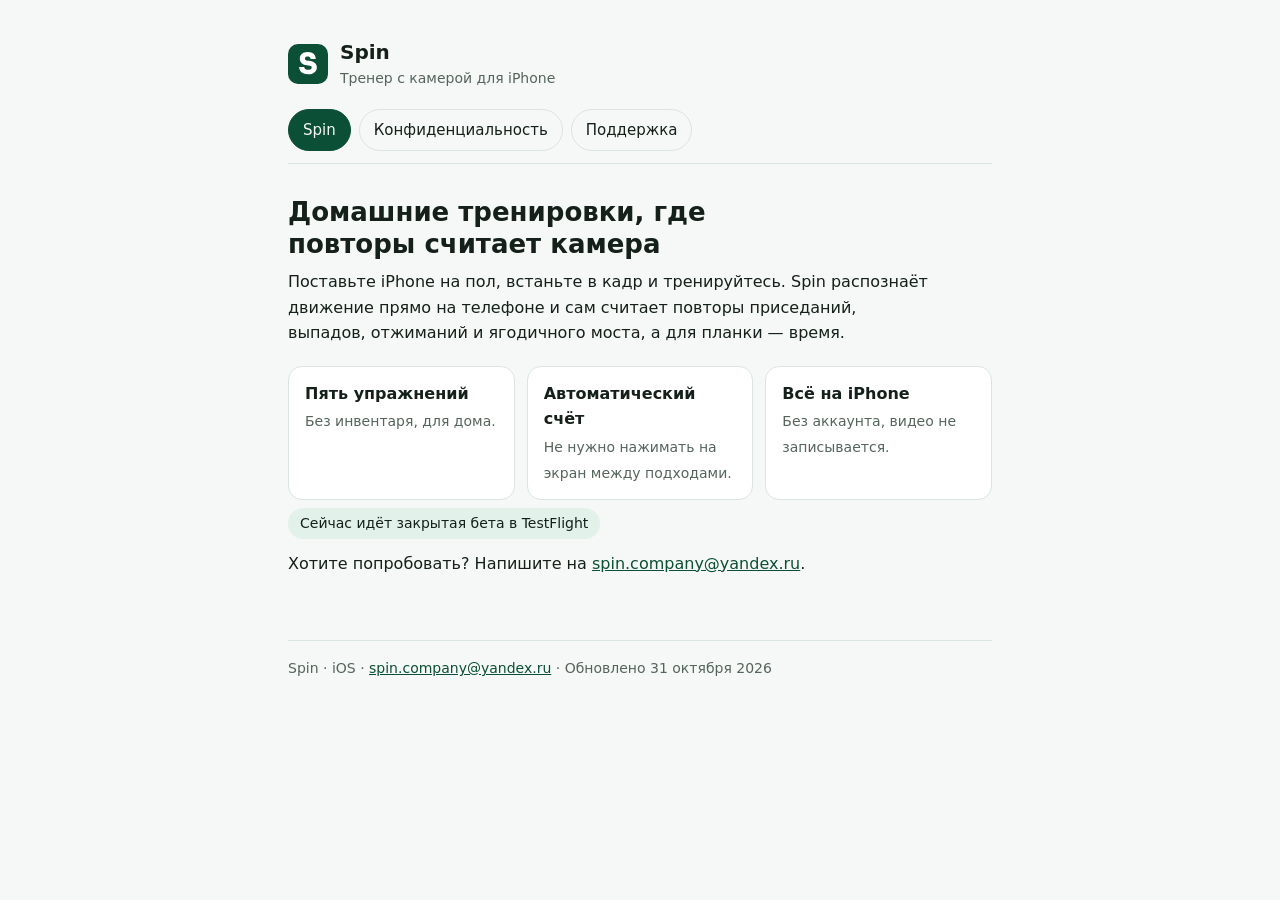
==== index.html @ b9d9e168 "Publish the Spin site: home, privacy policy and support GitHub Pages serves this repository on spina" ====
<!doctype html>
<html lang="ru">
<head>
<meta charset="utf-8">
<meta name="viewport" content="width=device-width, initial-scale=1, viewport-fit=cover">
<title>Spin — тренер с камерой для iPhone</title>
<meta name="description" content="Spin считает повторы домашних упражнений по камере iPhone прямо на устройстве.">
<link rel="icon" href="assets/icon.svg" type="image/svg+xml">
<link rel="stylesheet" href="assets/site.css">
</head>
<body>
<div class="page">
  <header class="brand">
    <a href="./"><img class="mark" src="assets/icon.svg" alt="" width="40" height="40">
    <div><b>Spin</b><span>Тренер с камерой для iPhone</span></div></a>
  </header>

  <nav class="tabs" aria-label="Разделы"><a href="" aria-current="page">Spin</a><a href="privacy/">Конфиденциальность</a><a href="support/">Поддержка</a></nav>

  <section aria-labelledby="home-title">
    <h2 id="home-title">Домашние тренировки, где повторы считает камера</h2>
    <p>Поставьте iPhone на пол, встаньте в кадр и тренируйтесь. Spin распознаёт движение прямо на телефоне и сам считает повторы приседаний, выпадов, отжиманий и ягодичного моста, а для планки — время.</p>
    <div class="facts">
      <div class="fact"><b>Пять упражнений</b><span>Без инвентаря, для дома.</span></div>
      <div class="fact"><b>Автоматический счёт</b><span>Не нужно нажимать на экран между подходами.</span></div>
      <div class="fact"><b>Всё на iPhone</b><span>Без аккаунта, видео не записывается.</span></div>
    </div>
    <p><span class="badge">Сейчас идёт закрытая бета в TestFlight</span></p>
    <p>Хотите попробовать? Напишите на <a href="mailto:spin.company@yandex.ru?subject=Хочу%20в%20бету%20Spin">spin.company@yandex.ru</a>.</p>
  </section>

  <footer>Spin · iOS · <a href="mailto:spin.company@yandex.ru">spin.company@yandex.ru</a> · Обновлено 31 октября 2026</footer>
</div>
</body>
</html>
---- assets/site.css ----
*, *::before, *::after { box-sizing: border-box; }
html { -webkit-text-size-adjust: 100%; }
body { margin: 0; }

  
  :root {
    --bg: #f5f8f6;
    --surface: #ffffff;
    --ink: #142019;
    --muted: #55655c;
    --line: #dbe5df;
    --accent: #0B4F36;
    --accent-soft: #e2f1e9;
    --font-display: system-ui, -apple-system, "Segoe UI", sans-serif;
    --font-body: system-ui, -apple-system, "Segoe UI", sans-serif;
  }
  @media (prefers-color-scheme: dark) {
    :root:not([data-theme="light"]) {
      --bg: #0f1512; --surface: #17201b; --ink: #e8f0eb; --muted: #9fb0a6;
      --line: #26332c; --accent: #8AD3AB; --accent-soft: #1d3329; color-scheme: dark;
    }
  }
  :root[data-theme="dark"] {
    --bg: #0f1512; --surface: #17201b; --ink: #e8f0eb; --muted: #9fb0a6;
    --line: #26332c; --accent: #8AD3AB; --accent-soft: #1d3329; color-scheme: dark;
  }
  body {
    background: var(--bg); color: var(--ink);
    font: 16px/1.6 var(--font-body);
    padding-left: max(16px, env(safe-area-inset-left, 0px));
    padding-right: max(16px, env(safe-area-inset-right, 0px));
  }
  body::before {
    content: ""; position: fixed; inset: 0 0 auto; height: env(safe-area-inset-top, 0px);
    z-index: 10; background: var(--bg);
  }
  .page { max-width: 44rem; margin: 0 auto; padding-block: 40px 64px; }
  header.brand { display: flex; align-items: center; gap: 12px; margin-bottom: 8px; }
  .mark { width: 40px; height: 40px; border-radius: 10px; display: block; }
  .brand b { font: 700 20px/1.2 var(--font-display); }
  .brand span { display: block; color: var(--muted); font-size: 14px; }
  h1 {
    font: 700 clamp(28px, 6vw, 40px)/1.15 var(--font-display);
    margin: 24px 0 8px; text-wrap: balance;
  }
  .lede { color: var(--muted); margin: 0 0 24px; max-width: 38rem; }
  nav.tabs {
    position: sticky; top: env(safe-area-inset-top, 0px); z-index: 5;
    display: flex; gap: 8px; padding-block: 12px; background: var(--bg);
    border-bottom: 1px solid var(--line); margin-bottom: 32px; flex-wrap: wrap;
  }
  nav.tabs a {
    text-decoration: none; color: var(--ink); padding: 8px 14px; border-radius: 999px;
    border: 1px solid var(--line); font-weight: 500; font-size: 15px;
  }
  nav.tabs a:hover { border-color: var(--accent); }
  nav.tabs a:focus-visible, a:focus-visible, button:focus-visible { outline: 2px solid var(--accent); outline-offset: 2px; }
  section { scroll-margin-top: calc(env(safe-area-inset-top, 0px) + 72px); }
  section + section { margin-top: 56px; }
  h2 { font: 700 26px/1.25 var(--font-display); margin: 0 0 8px; text-wrap: balance; }
  h3 { font: 600 18px/1.35 var(--font-display); margin: 32px 0 6px; text-wrap: balance; }
  p, li { max-width: 40rem; }
  p { margin: 0 0 12px; }
  ul { margin: 0 0 12px; padding-left: 1.2em; }
  li { margin-bottom: 6px; }
  .meta { color: var(--muted); font-size: 14px; letter-spacing: 0.02em; }
  .facts { display: grid; grid-template-columns: repeat(auto-fit, minmax(13rem, 1fr)); gap: 12px; margin: 20px 0 8px; }
  .fact { background: var(--surface); border: 1px solid var(--line); border-radius: 14px; padding: 14px 16px; min-width: 0; }
  .fact b { display: block; font-family: var(--font-display); font-size: 16px; margin-bottom: 2px; }
  .fact span { color: var(--muted); font-size: 14px; }
  .path {
    display: inline-block; background: var(--accent-soft); color: var(--ink);
    border-radius: 8px; padding: 1px 8px; font-weight: 500; white-space: normal; -webkit-box-decoration-break: clone; box-decoration-break: clone;
  }
  details { border-top: 1px solid var(--line); padding-block: 14px; }
  details:last-of-type { border-bottom: 1px solid var(--line); }
  summary { cursor: pointer; font: 600 17px/1.4 var(--font-display); list-style: none; display: flex; justify-content: space-between; gap: 16px; }
  summary::-webkit-details-marker { display: none; }
  summary::after { content: "+"; color: var(--accent); font-weight: 700; }
  details[open] summary::after { content: "−"; }
  details > div { padding-top: 8px; }
  .contact { background: var(--surface); border: 1px solid var(--line); border-radius: 16px; padding: 20px; margin-top: 24px; }
  .contact h3 { margin-top: 0; }
  footer { margin-top: 64px; color: var(--muted); font-size: 14px; border-top: 1px solid var(--line); padding-top: 16px; }
  a { color: var(--accent); }
  @media (prefers-reduced-motion: no-preference) { html { scroll-behavior: smooth; } }

  header.brand a { display: flex; align-items: center; gap: 12px; color: inherit; text-decoration: none; }
  nav.tabs a[aria-current="page"] { background: var(--accent); border-color: var(--accent); color: var(--bg); }
  .hero-actions { display: flex; gap: 12px; flex-wrap: wrap; margin: 8px 0 32px; }
  .badge { display: inline-block; background: var(--accent-soft); color: var(--ink); border-radius: 999px; padding: 4px 12px; font-size: 14px; font-weight: 500; }
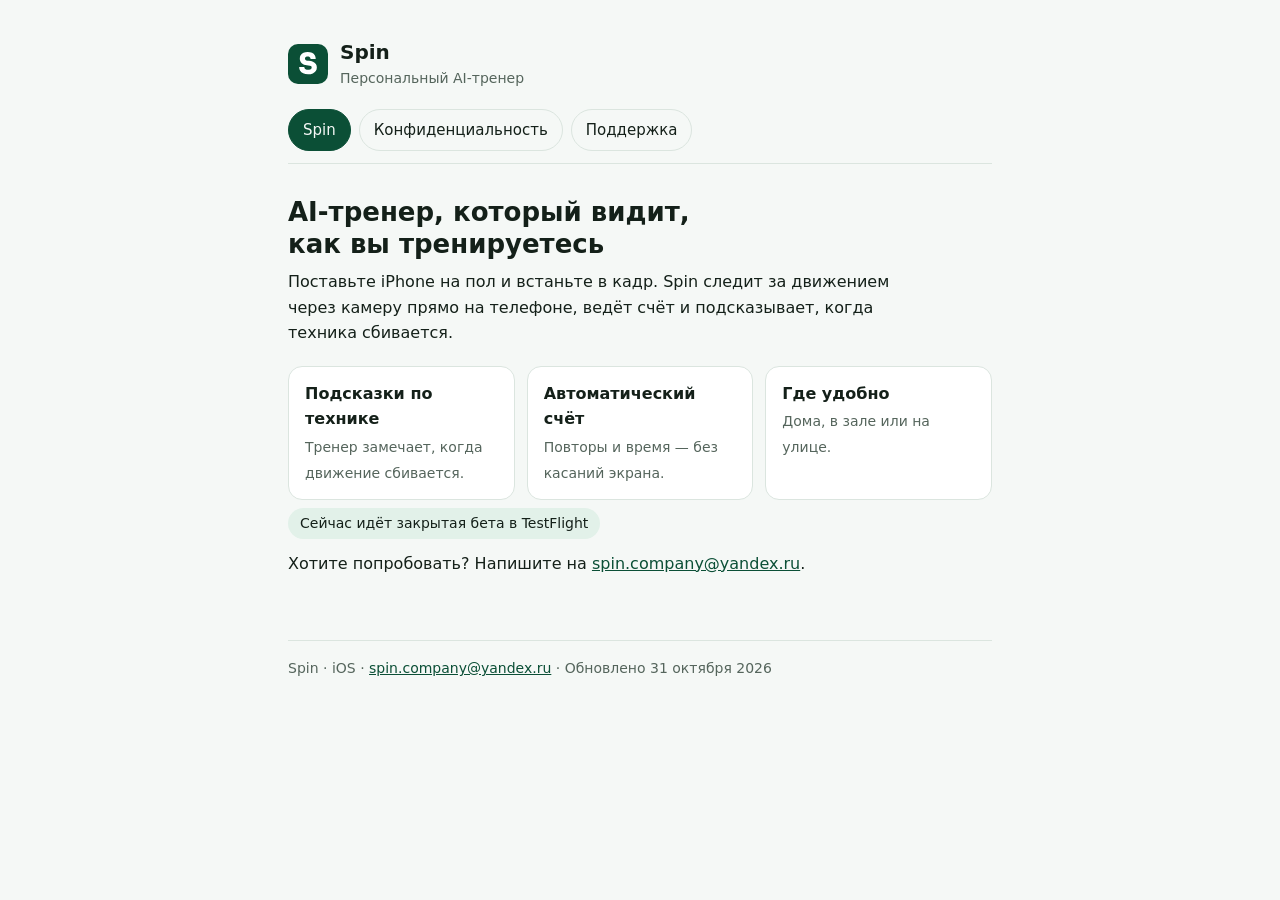
==== commit 01c7bb8e: "Present Spin as a personal AI coach, not a home rep counter Owner direction 2026-10-31: the product " ====
--- a/index.html
+++ b/index.html
@@ -3,8 +3,8 @@
 <head>
 <meta charset="utf-8">
 <meta name="viewport" content="width=device-width, initial-scale=1, viewport-fit=cover">
-<title>Spin — тренер с камерой для iPhone</title>
-<meta name="description" content="Spin считает повторы домашних упражнений по камере iPhone прямо на устройстве.">
+<title>Spin — персональный AI-тренер</title>
+<meta name="description" content="Spin — персональный AI-тренер: следит за движением через камеру iPhone, ведёт счёт и подсказывает по технике.">
 <link rel="icon" href="assets/icon.svg" type="image/svg+xml">
 <link rel="stylesheet" href="assets/site.css">
 </head>
@@ -12,18 +12,18 @@
 <div class="page">
   <header class="brand">
     <a href="./"><img class="mark" src="assets/icon.svg" alt="" width="40" height="40">
-    <div><b>Spin</b><span>Тренер с камерой для iPhone</span></div></a>
+    <div><b>Spin</b><span>Персональный AI-тренер</span></div></a>
   </header>
 
   <nav class="tabs" aria-label="Разделы"><a href="" aria-current="page">Spin</a><a href="privacy/">Конфиденциальность</a><a href="support/">Поддержка</a></nav>
 
   <section aria-labelledby="home-title">
-    <h2 id="home-title">Домашние тренировки, где повторы считает камера</h2>
-    <p>Поставьте iPhone на пол, встаньте в кадр и тренируйтесь. Spin распознаёт движение прямо на телефоне и сам считает повторы приседаний, выпадов, отжиманий и ягодичного моста, а для планки — время.</p>
+    <h2 id="home-title">AI-тренер, который видит, как вы тренируетесь</h2>
+    <p>Поставьте iPhone на пол и встаньте в кадр. Spin следит за движением через камеру прямо на телефоне, ведёт счёт и подсказывает, когда техника сбивается.</p>
     <div class="facts">
-      <div class="fact"><b>Пять упражнений</b><span>Без инвентаря, для дома.</span></div>
-      <div class="fact"><b>Автоматический счёт</b><span>Не нужно нажимать на экран между подходами.</span></div>
-      <div class="fact"><b>Всё на iPhone</b><span>Без аккаунта, видео не записывается.</span></div>
+      <div class="fact"><b>Подсказки по технике</b><span>Тренер замечает, когда движение сбивается.</span></div>
+      <div class="fact"><b>Автоматический счёт</b><span>Повторы и время — без касаний экрана.</span></div>
+      <div class="fact"><b>Где удобно</b><span>Дома, в зале или на улице.</span></div>
     </div>
     <p><span class="badge">Сейчас идёт закрытая бета в TestFlight</span></p>
     <p>Хотите попробовать? Напишите на <a href="mailto:spin.company@yandex.ru?subject=Хочу%20в%20бету%20Spin">spin.company@yandex.ru</a>.</p>
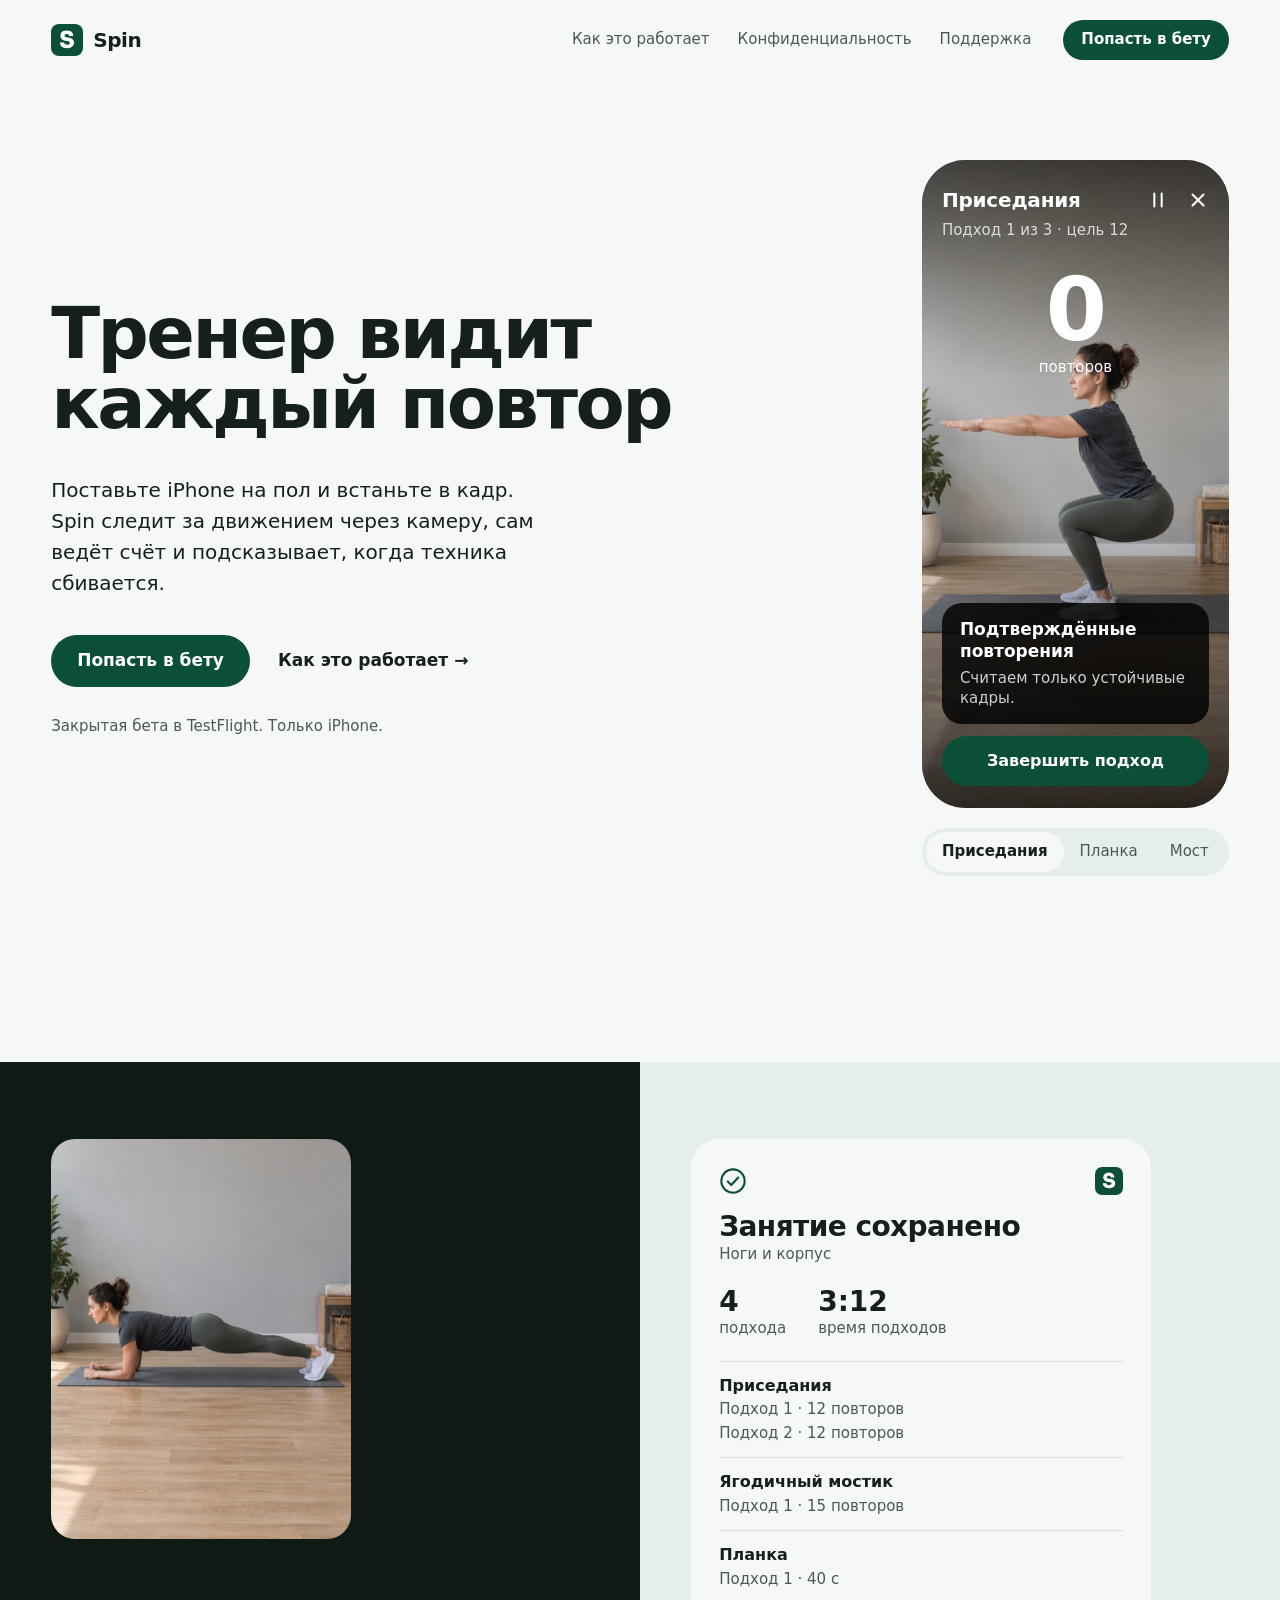
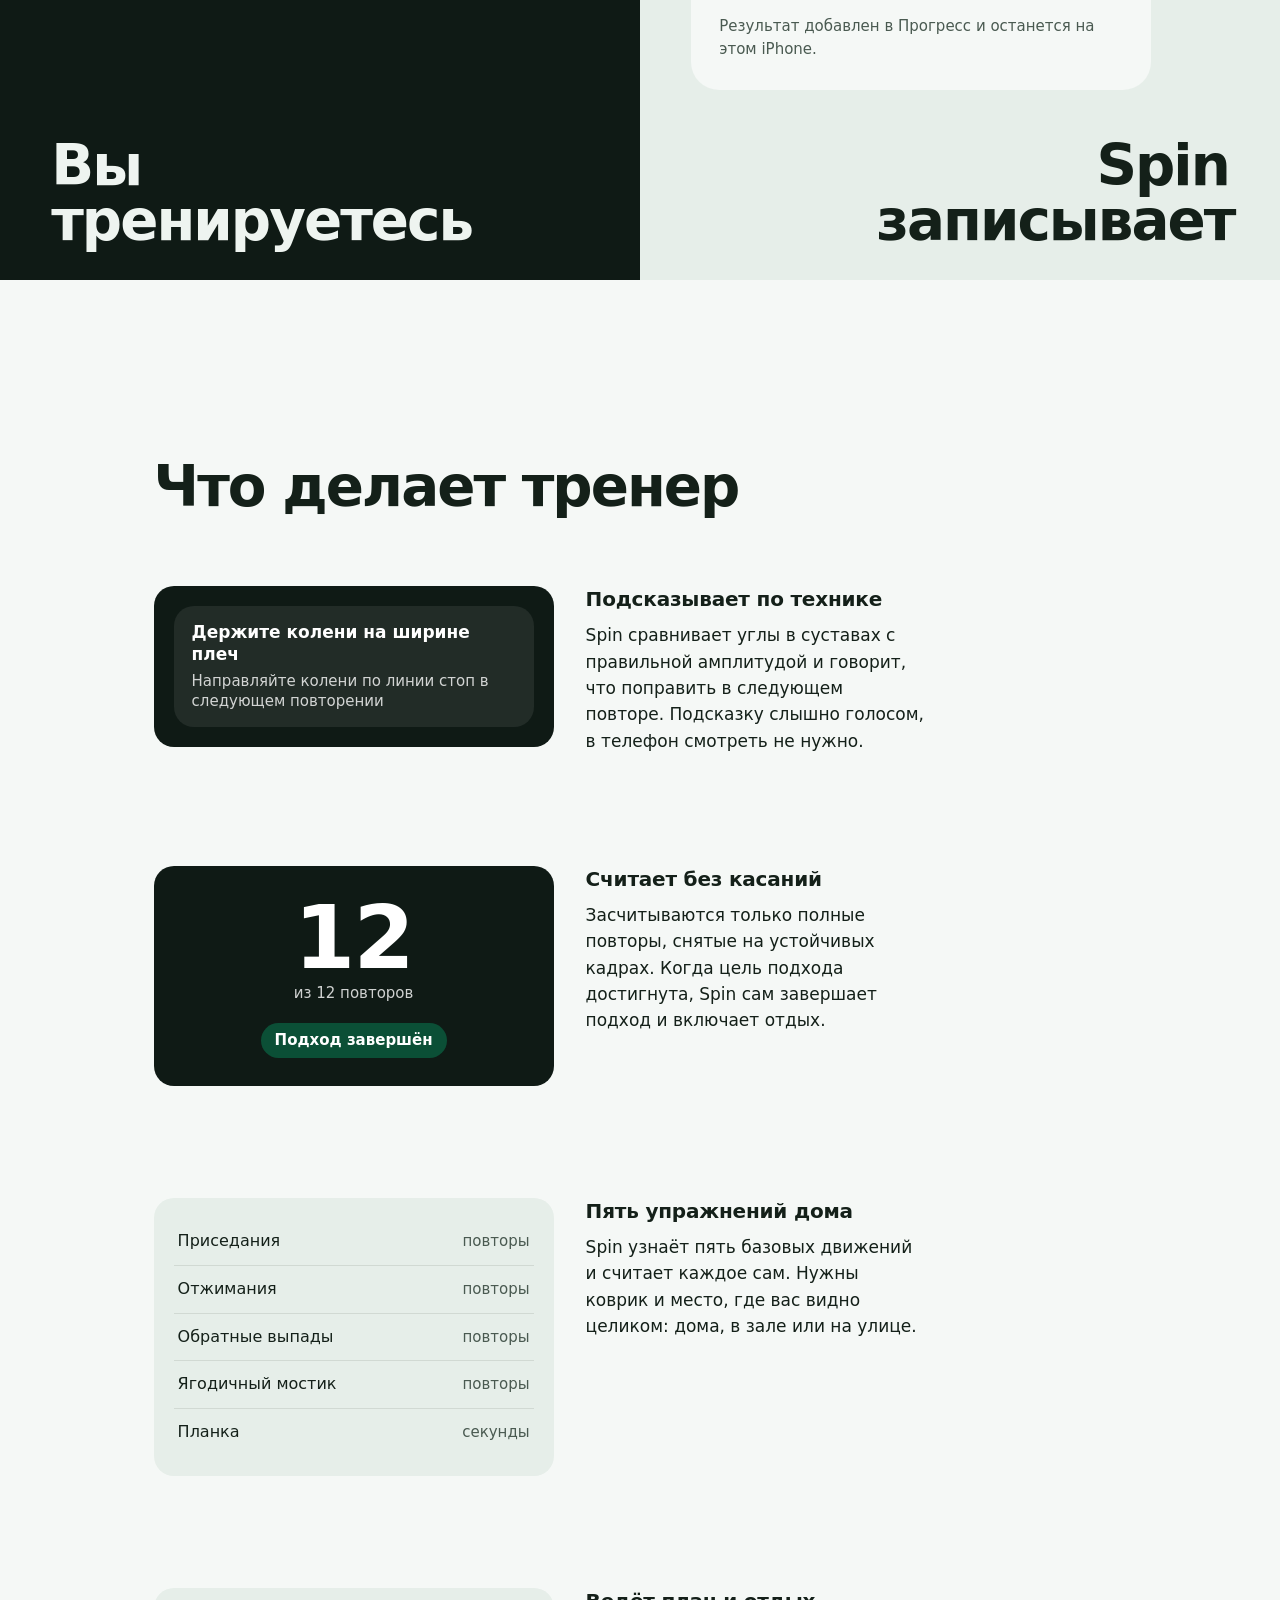
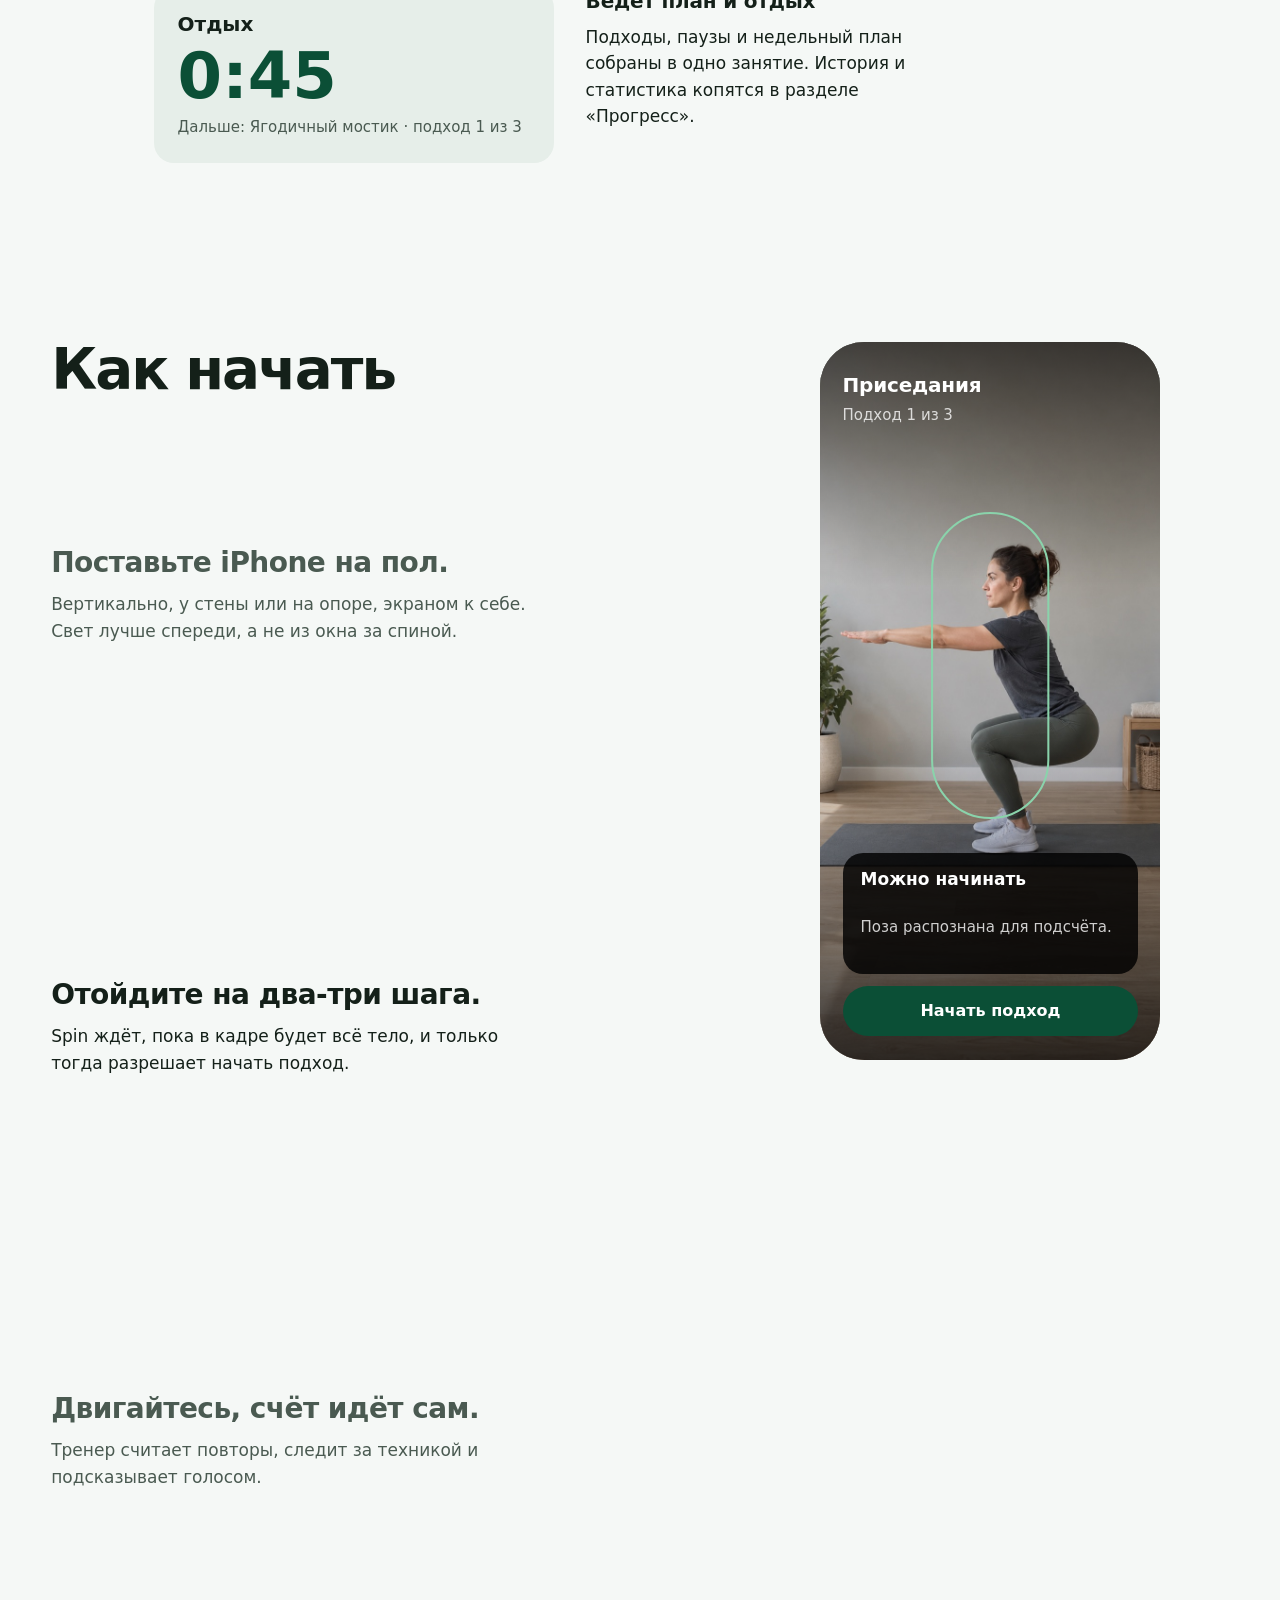
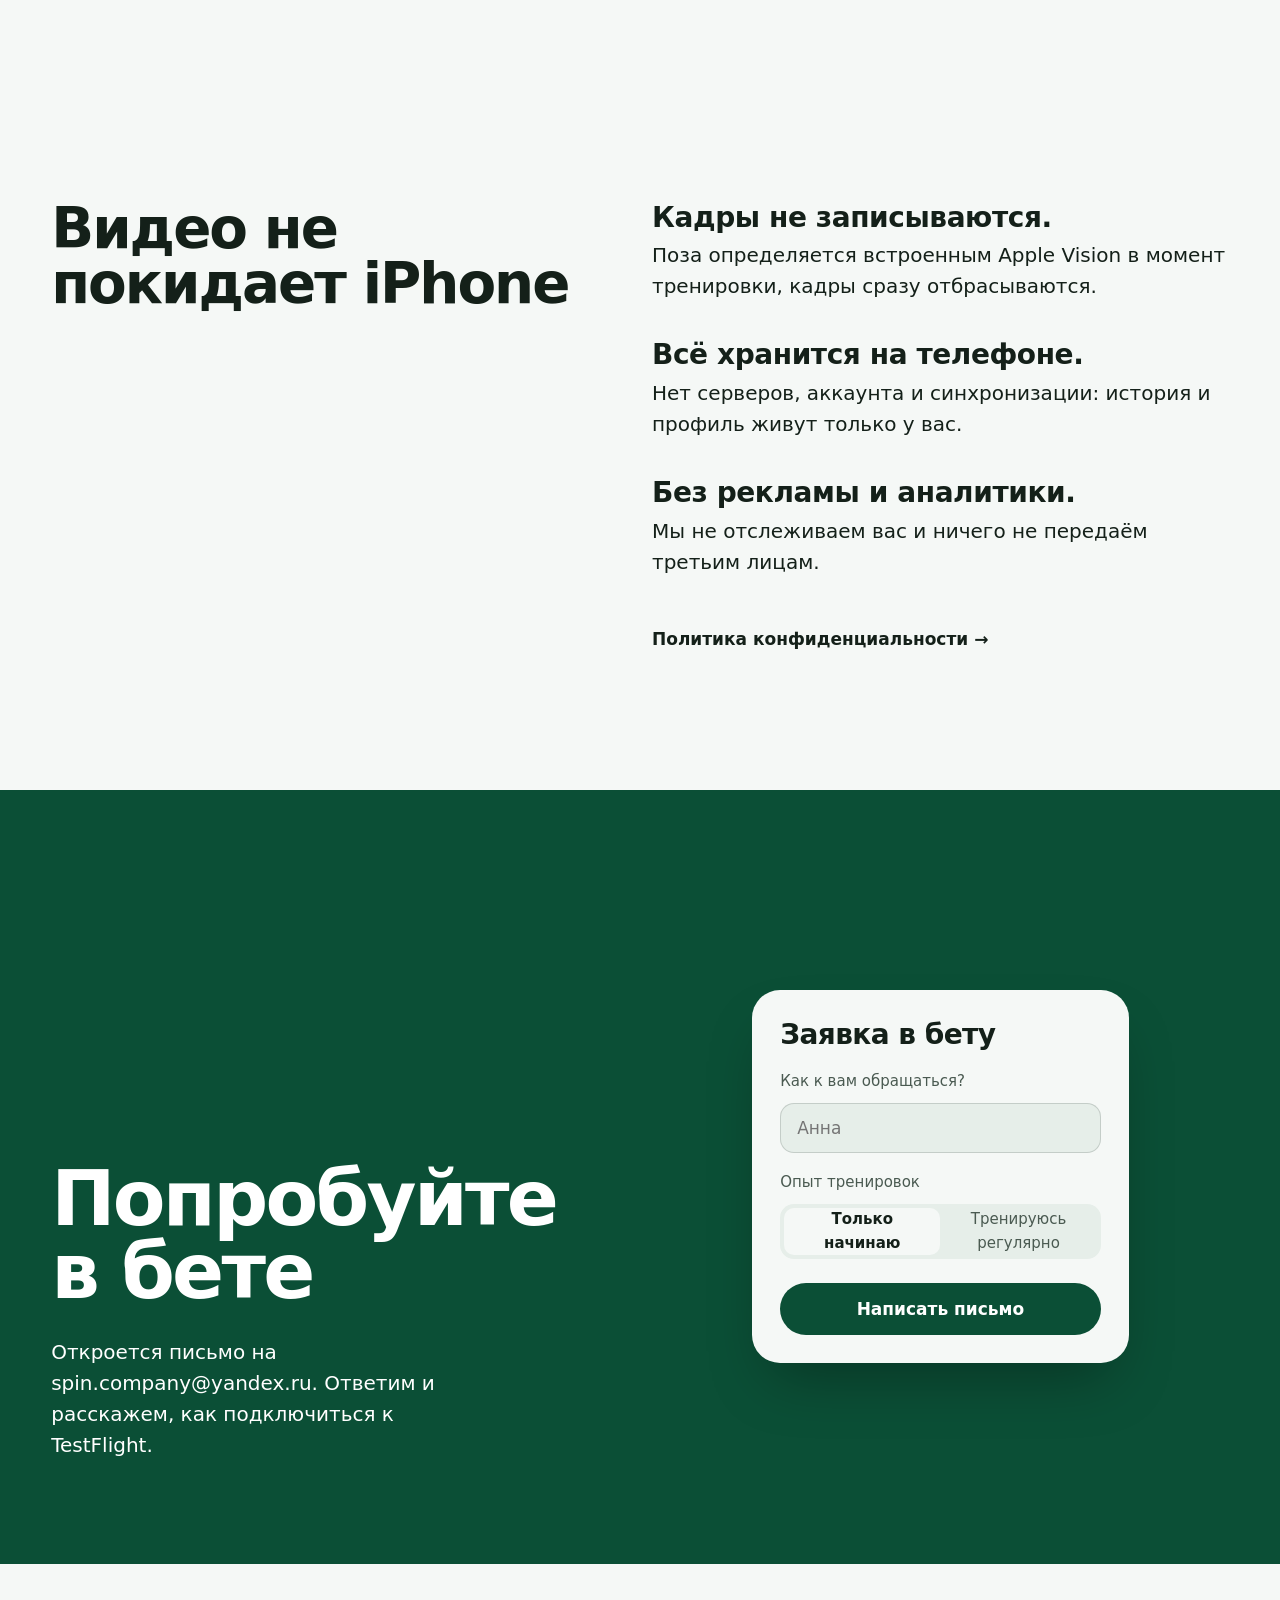
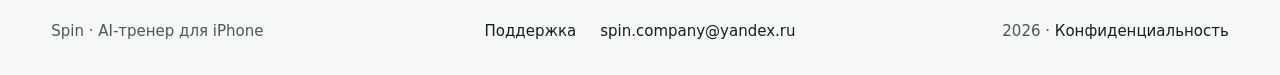
==== commit 31a3a7b3: "Redesign the home page around the working camera screen The first screen now shows Spin doing its jo" ====
--- a/index.html
+++ b/index.html
@@ -4,32 +4,242 @@
 <meta charset="utf-8">
 <meta name="viewport" content="width=device-width, initial-scale=1, viewport-fit=cover">
 <title>Spin — персональный AI-тренер</title>
-<meta name="description" content="Spin — персональный AI-тренер: следит за движением через камеру iPhone, ведёт счёт и подсказывает по технике.">
+<meta name="description" content="Spin — персональный AI-тренер: следит за движением через камеру iPhone, сам считает повторы и подсказывает по технике.">
+<meta name="theme-color" content="#f5f8f6" media="(prefers-color-scheme: light)">
+<meta name="theme-color" content="#0f1512" media="(prefers-color-scheme: dark)">
 <link rel="icon" href="assets/icon.svg" type="image/svg+xml">
-<link rel="stylesheet" href="assets/site.css">
+<link rel="preload" as="image" href="assets/img/camera-squat.jpg">
+<link rel="stylesheet" href="assets/home.css">
+<script>document.documentElement.classList.add('js')</script>
 </head>
 <body>
-<div class="page">
-  <header class="brand">
-    <a href="./"><img class="mark" src="assets/icon.svg" alt="" width="40" height="40">
-    <div><b>Spin</b><span>Персональный AI-тренер</span></div></a>
-  </header>
-
-  <nav class="tabs" aria-label="Разделы"><a href="" aria-current="page">Spin</a><a href="privacy/">Конфиденциальность</a><a href="support/">Поддержка</a></nav>
-
-  <section aria-labelledby="home-title">
-    <h2 id="home-title">AI-тренер, который видит, как вы тренируетесь</h2>
-    <p>Поставьте iPhone на пол и встаньте в кадр. Spin следит за движением через камеру прямо на телефоне, ведёт счёт и подсказывает, когда техника сбивается.</p>
-    <div class="facts">
-      <div class="fact"><b>Подсказки по технике</b><span>Тренер замечает, когда движение сбивается.</span></div>
-      <div class="fact"><b>Автоматический счёт</b><span>Повторы и время — без касаний экрана.</span></div>
-      <div class="fact"><b>Где удобно</b><span>Дома, в зале или на улице.</span></div>
-    </div>
-    <p><span class="badge">Сейчас идёт закрытая бета в TestFlight</span></p>
-    <p>Хотите попробовать? Напишите на <a href="mailto:spin.company@yandex.ru?subject=Хочу%20в%20бету%20Spin">spin.company@yandex.ru</a>.</p>
-  </section>
-
-  <footer>Spin · iOS · <a href="mailto:spin.company@yandex.ru">spin.company@yandex.ru</a> · Обновлено 31 октября 2026</footer>
-</div>
+
+<header class="bar">
+  <a class="wordmark" href="./"><img src="assets/icon.svg" alt="" width="32" height="32"><span>Spin</span></a>
+  <nav aria-label="Разделы">
+    <a href="#how">Как это работает</a>
+    <a href="privacy/">Конфиденциальность</a>
+    <a href="support/">Поддержка</a>
+  </nav>
+  <a class="button button-small" href="#beta">Попасть в бету</a>
+</header>
+
+<main>
+
+<!-- Hero: the claim on the left, the working camera screen on the right. -->
+<section class="hero" aria-labelledby="hero-title">
+  <div class="hero-copy">
+    <h1 id="hero-title" class="reveal">Тренер видит<br> каждый повтор</h1>
+    <p class="hero-lede reveal">Поставьте iPhone на пол и встаньте в кадр. Spin следит за движением через камеру, сам ведёт счёт и подсказывает, когда техника сбивается.</p>
+    <div class="hero-actions reveal">
+      <a class="button" href="#beta">Попасть в бету</a>
+      <a class="text-link" href="#how">Как это работает <span aria-hidden="true">→</span></a>
+    </div>
+    <p class="hero-note reveal">Закрытая бета в TestFlight. Только iPhone.</p>
+  </div>
+
+  <div class="hero-stage">
+    <div class="phone" data-ui data-demo aria-label="Экран тренировки Spin: камера, счёт повторов и подсказка" role="img">
+      <div class="phone-photos" aria-hidden="true">
+        <img class="is-active" data-photo="squat" src="assets/img/camera-squat.jpg" alt="" width="720" height="1555" fetchpriority="high">
+        <img data-photo="plank" src="assets/img/camera-plank.jpg" alt="" width="720" height="1556" loading="lazy">
+        <img data-photo="bridge" src="assets/img/camera-bridge.jpg" alt="" width="720" height="1556" loading="lazy">
+      </div>
+      <div class="phone-scrim" aria-hidden="true"></div>
+      <div class="phone-ui" aria-hidden="true">
+        <div class="phone-head">
+          <div><b data-field="title">Приседания</b><span data-field="subtitle">Подход 1 из 3 · цель 12</span></div>
+          <div class="phone-icons">
+            <svg viewBox="0 0 24 24" width="22" height="22"><path d="M8 5v14M16 5v14" stroke="currentColor" stroke-width="2.2" stroke-linecap="round"/></svg>
+            <svg viewBox="0 0 24 24" width="22" height="22"><path d="M6 6l12 12M18 6L6 18" stroke="currentColor" stroke-width="2.2" stroke-linecap="round"/></svg>
+          </div>
+        </div>
+        <div class="phone-metric">
+          <span class="metric-value"><span class="digits" data-field="value">0</span></span>
+          <span class="metric-unit" data-field="unit">повторов</span>
+        </div>
+        <div class="phone-foot">
+          <div class="cue" data-field="cue">
+            <b data-field="cueTitle">Подтверждённые повторения</b>
+            <span data-field="cueMessage">Считаем только устойчивые кадры.</span>
+          </div>
+          <span class="phone-button">Завершить подход</span>
+        </div>
+      </div>
+    </div>
+    <div class="switch" role="group" aria-label="Упражнение в примере">
+      <button type="button" aria-pressed="true" data-exercise="squat">Приседания</button>
+      <button type="button" aria-pressed="false" data-exercise="plank">Планка</button>
+      <button type="button" aria-pressed="false" data-exercise="bridge">Мост</button>
+    </div>
+  </div>
+</section>
+
+<!-- Showcase: what the camera sees, and what Spin keeps from it. -->
+<section class="split" aria-labelledby="split-title">
+  <h2 id="split-title" class="visually-hidden">Вы тренируетесь, Spin записывает</h2>
+  <div class="split-in">
+    <figure class="split-photo reveal">
+      <img src="assets/img/camera-plank.jpg" alt="Человек держит планку на коврике дома, телефон снимает сбоку" width="720" height="1556" loading="lazy">
+    </figure>
+    <p class="split-word reveal" aria-hidden="true">Вы тренируетесь</p>
+  </div>
+  <div class="split-out">
+    <p class="split-word reveal" aria-hidden="true">Spin записывает</p>
+    <div class="result reveal" data-ui>
+      <div class="result-head">
+        <svg viewBox="0 0 24 24" width="28" height="28" aria-hidden="true"><circle cx="12" cy="12" r="10" fill="none" stroke="currentColor" stroke-width="1.8"/><path d="M7.5 12.5l3 3 6-6.5" fill="none" stroke="currentColor" stroke-width="1.8" stroke-linecap="round" stroke-linejoin="round"/></svg>
+        <img src="assets/icon.svg" alt="" width="28" height="28">
+      </div>
+      <p class="result-title">Занятие сохранено</p>
+      <p class="result-sub">Ноги и корпус</p>
+      <dl class="result-stats">
+        <div><dt>подхода</dt><dd>4</dd></div>
+        <div><dt>время подходов</dt><dd>3:12</dd></div>
+      </dl>
+      <ul class="result-rows">
+        <li><b>Приседания</b><span>Подход 1 · 12 повторов</span><span>Подход 2 · 12 повторов</span></li>
+        <li><b>Ягодичный мостик</b><span>Подход 1 · 15 повторов</span></li>
+        <li><b>Планка</b><span>Подход 1 · 40 с</span></li>
+      </ul>
+      <p class="result-note">Результат добавлен в Прогресс и останется на этом iPhone.</p>
+    </div>
+  </div>
+</section>
+
+<!-- Features: one small true fragment beside each claim. -->
+<section class="features" aria-labelledby="features-title">
+  <h2 id="features-title" class="reveal">Что делает тренер</h2>
+
+  <article class="feature">
+    <div class="panel panel-dark reveal" data-ui>
+      <div class="cue cue-static">
+        <b>Держите колени на ширине плеч</b>
+        <span>Направляйте колени по линии стоп в следующем повторении</span>
+      </div>
+    </div>
+    <div class="feature-text reveal">
+      <h3>Подсказывает по технике</h3>
+      <p>Spin сравнивает углы в суставах с правильной амплитудой и говорит, что поправить в следующем повторе. Подсказку слышно голосом, в телефон смотреть не нужно.</p>
+    </div>
+  </article>
+
+  <article class="feature">
+    <div class="panel panel-dark panel-tall reveal" data-ui>
+      <div class="mini-metric"><span>12</span><small>из 12 повторов</small></div>
+      <p class="mini-note">Подход завершён</p>
+    </div>
+    <div class="feature-text reveal">
+      <h3>Считает без касаний</h3>
+      <p>Засчитываются только полные повторы, снятые на устойчивых кадрах. Когда цель подхода достигнута, Spin сам завершает подход и включает отдых.</p>
+    </div>
+  </article>
+
+  <article class="feature">
+    <div class="panel reveal" data-ui>
+      <ul class="list">
+        <li><span>Приседания</span><small>повторы</small></li>
+        <li><span>Отжимания</span><small>повторы</small></li>
+        <li><span>Обратные выпады</span><small>повторы</small></li>
+        <li><span>Ягодичный мостик</span><small>повторы</small></li>
+        <li><span>Планка</span><small>секунды</small></li>
+      </ul>
+    </div>
+    <div class="feature-text reveal">
+      <h3>Пять упражнений дома</h3>
+      <p>Spin узнаёт пять базовых движений и считает каждое сам. Нужны коврик и место, где вас видно целиком: дома, в зале или на улице.</p>
+    </div>
+  </article>
+
+  <article class="feature">
+    <div class="panel reveal" data-ui>
+      <div class="rest">
+        <b>Отдых</b>
+        <span class="rest-time" data-rest>0:45</span>
+        <small>Дальше: Ягодичный мостик · подход 1 из 3</small>
+      </div>
+    </div>
+    <div class="feature-text reveal">
+      <h3>Ведёт план и отдых</h3>
+      <p>Подходы, паузы и недельный план собраны в одно занятие. История и статистика копятся в разделе «Прогресс».</p>
+    </div>
+  </article>
+</section>
+
+<!-- How it works: the phone stays put while three steps change its state. -->
+<section class="how" id="how" aria-labelledby="how-title">
+  <div class="how-steps">
+    <h2 id="how-title" class="reveal">Как начать</h2>
+    <div class="step is-active" data-step="0">
+      <h3>Поставьте iPhone на пол.</h3>
+      <p>Вертикально, у стены или на опоре, экраном к себе. Свет лучше спереди, а не из окна за спиной.</p>
+    </div>
+    <div class="step" data-step="1">
+      <h3>Отойдите на два-три шага.</h3>
+      <p>Spin ждёт, пока в кадре будет всё тело, и только тогда разрешает начать подход.</p>
+    </div>
+    <div class="step" data-step="2">
+      <h3>Двигайтесь, счёт идёт сам.</h3>
+      <p>Тренер считает повторы, следит за техникой и подсказывает голосом.</p>
+    </div>
+  </div>
+  <div class="how-stage">
+    <div class="phone phone-small" data-ui data-state="0" aria-hidden="true">
+      <div class="phone-photos"><img class="is-active" src="assets/img/camera-squat.jpg" alt="" width="720" height="1555" loading="lazy"></div>
+      <div class="phone-scrim"></div>
+      <div class="phone-ui">
+        <div class="phone-head"><div><b>Приседания</b><span>Подход 1 из 3</span></div></div>
+        <div class="how-guide"></div>
+        <div class="phone-metric how-live"><span class="metric-value">3</span><span class="metric-unit">повтора</span></div>
+        <div class="phone-foot">
+          <div class="cue how-cue" data-for="0"><b>Займите исходное положение</b><span>Проверьте положение телефона и границы кадра.</span></div>
+          <div class="cue how-cue" data-for="1"><b>Можно начинать</b><span>Поза распознана для подсчёта.</span></div>
+          <div class="cue how-cue" data-for="2"><b>Подтверждённые повторения</b><span>Считаем только устойчивые кадры.</span></div>
+          <span class="phone-button">Начать подход</span>
+        </div>
+      </div>
+    </div>
+  </div>
+</section>
+
+<!-- Privacy: a fact the visitor should take away, stated plainly. -->
+<section class="private" aria-labelledby="private-title">
+  <h2 id="private-title" class="reveal">Видео не покидает iPhone</h2>
+  <ul class="private-list">
+    <li class="reveal"><b>Кадры не записываются.</b> Поза определяется встроенным Apple Vision в момент тренировки, кадры сразу отбрасываются.</li>
+    <li class="reveal"><b>Всё хранится на телефоне.</b> Нет серверов, аккаунта и синхронизации: история и профиль живут только у вас.</li>
+    <li class="reveal"><b>Без рекламы и аналитики.</b> Мы не отслеживаем вас и ничего не передаём третьим лицам.</li>
+  </ul>
+  <p class="reveal"><a class="text-link" href="privacy/">Политика конфиденциальности <span aria-hidden="true">→</span></a></p>
+</section>
+
+<!-- CTA: the beta request, already open. -->
+<section class="beta" id="beta" aria-labelledby="beta-title">
+  <div class="beta-copy">
+    <h2 id="beta-title" class="reveal">Попробуйте в бете</h2>
+    <p class="reveal">Откроется письмо на spin.company@yandex.ru. Ответим и расскажем, как подключиться к TestFlight.</p>
+  </div>
+  <form class="sheet reveal" data-ui data-beta action="mailto:spin.company@yandex.ru" method="get">
+    <p class="sheet-title">Заявка в бету</p>
+    <label for="beta-name">Как к вам обращаться?</label>
+    <input id="beta-name" name="name" type="text" autocomplete="given-name" placeholder="Анна">
+    <p class="sheet-label" id="beta-level-label">Опыт тренировок</p>
+    <div class="segmented" role="radiogroup" aria-labelledby="beta-level-label">
+      <label><input type="radio" name="level" value="Только начинаю" checked><span>Только начинаю</span></label>
+      <label><input type="radio" name="level" value="Тренируюсь регулярно"><span>Тренируюсь регулярно</span></label>
+    </div>
+    <button class="button button-wide" type="submit">Написать письмо</button>
+  </form>
+</section>
+
+</main>
+
+<footer class="foot">
+  <span>Spin · AI-тренер для iPhone</span>
+  <span class="foot-links"><a href="support/">Поддержка</a><a href="mailto:spin.company@yandex.ru">spin.company@yandex.ru</a></span>
+  <span class="foot-end">2026 · <a href="privacy/">Конфиденциальность</a></span>
+</footer>
+
+<script src="assets/home.js" defer></script>
 </body>
 </html>
--- a/assets/home.css
+++ b/assets/home.css
@@ -0,0 +1,402 @@
+/* Spin home. Brand palette and the iOS system face, so the page and the app read as one thing.
+   Interface fragments carry data-ui and keep the app's own conventions inside them. */
+
+*, *::before, *::after { box-sizing: border-box; }
+html { -webkit-text-size-adjust: 100%; }
+body, h1, h2, h3, p, ul, dl, dd, figure { margin: 0; }
+ul { padding: 0; list-style: none; }
+img { display: block; max-width: 100%; height: auto; }
+button, input { font: inherit; color: inherit; }
+
+:root {
+  --bg: #f5f8f6;
+  --surface: #e6eee9;
+  --ink: #142019;
+  --muted: #4a5a51;
+  --accent: #0B4F36;
+  --on-accent: #ffffff;
+  --field: #0f1a15;
+  --on-field: #eef4f0;
+  --mint: #8AD3AB;
+
+  --font: system-ui, -apple-system, "SF Pro Text", "Segoe UI", Roboto, sans-serif;
+  --font-display: system-ui, -apple-system, "SF Pro Display", "Segoe UI", Roboto, sans-serif;
+
+  --margin: clamp(16px, 4vw, 56px);
+  --max: 1320px;
+  --gap-section: clamp(120px, 14vw, 200px);
+  --radius: 999px;
+  --inset: max(var(--margin), calc((100vw - var(--max)) / 2 + var(--margin)));
+
+  --ease-out: cubic-bezier(0.22, 1, 0.36, 1);
+  --ease-expo: cubic-bezier(0.16, 1, 0.3, 1);
+  --ease-in-out: cubic-bezier(0.76, 0, 0.24, 1);
+  --t-press: 140ms;
+  --t-hover: 180ms;
+  --t-ui: 240ms;
+  --t-reveal: 800ms;
+  color-scheme: light;
+}
+@media (prefers-color-scheme: dark) {
+  :root:not([data-theme="light"]) {
+    --bg: #0f1512; --surface: #18221d; --ink: #e8f0eb; --muted: #a3b3aa;
+    --accent: #8AD3AB; --on-accent: #0b2a1e; --field: #070b09; --on-field: #e8f0eb;
+    color-scheme: dark;
+  }
+}
+:root[data-theme="dark"] {
+  --bg: #0f1512; --surface: #18221d; --ink: #e8f0eb; --muted: #a3b3aa;
+  --accent: #8AD3AB; --on-accent: #0b2a1e; --field: #070b09; --on-field: #e8f0eb;
+  color-scheme: dark;
+}
+
+body {
+  background: var(--bg); color: var(--ink);
+  font: 17px/1.55 var(--font);
+  -webkit-font-smoothing: antialiased;
+}
+a { color: inherit; }
+:focus-visible { outline: 2px solid var(--accent); outline-offset: 3px; border-radius: 4px; }
+.visually-hidden {
+  position: absolute; width: 1px; height: 1px; overflow: hidden;
+  clip: rect(0 0 0 0); clip-path: inset(50%); white-space: nowrap;
+}
+
+h1, h2, .split-word {
+  font-family: var(--font-display); font-weight: 700;
+  letter-spacing: -0.035em; line-height: 0.98; text-wrap: balance;
+}
+h3 { font: 600 20px/1.3 var(--font-display); letter-spacing: -0.01em; }
+
+/* Controls */
+.button {
+  display: inline-flex; align-items: center; justify-content: center;
+  min-height: 52px; padding: 0 26px; border: 0; border-radius: var(--radius);
+  background: var(--accent); color: var(--on-accent);
+  font-weight: 600; font-size: 17px; text-decoration: none; cursor: pointer;
+  transition: transform var(--t-press) var(--ease-out), background-color var(--t-hover) ease;
+}
+.button:hover { background: color-mix(in srgb, var(--accent) 86%, var(--ink)); }
+.button:active { transform: scale(0.97); }
+.button-small { min-height: 40px; padding: 0 18px; font-size: 15px; }
+.button-wide { width: 100%; }
+.text-link {
+  display: inline-flex; gap: 6px; align-items: center; min-height: 44px;
+  font-weight: 600; text-decoration: none; color: var(--ink);
+}
+.text-link span { transition: transform var(--t-ui) var(--ease-out); }
+.text-link:hover span { transform: translateX(4px); }
+
+/* Top bar: wordmark, three plain links, one action. */
+.bar {
+  max-width: var(--max); margin: 0 auto;
+  padding: max(20px, env(safe-area-inset-top)) var(--margin) 0;
+  display: flex; align-items: center; gap: 32px;
+}
+.wordmark { display: flex; align-items: center; gap: 10px; text-decoration: none; font: 700 20px/1 var(--font-display); letter-spacing: -0.02em; }
+.wordmark img { border-radius: 8px; }
+.bar nav { display: flex; gap: 28px; margin-left: auto; font-size: 15px; }
+.bar nav a { text-decoration: none; color: var(--muted); transition: color var(--t-hover) ease; }
+.bar nav a:hover { color: var(--ink); }
+
+main > section { max-width: var(--max); margin: 0 auto; padding-inline: var(--margin); }
+
+/* Hero */
+.hero {
+  display: grid; grid-template-columns: repeat(12, 1fr); column-gap: 24px;
+  align-items: center; min-height: min(100svh, 980px);
+  padding-block: 48px 32px;
+}
+.hero-copy { grid-column: 1 / span 7; }
+.hero h1 { font-size: clamp(44px, 5.6vw, 84px); }
+.hero-lede { margin-top: 36px; font-size: 20px; max-width: 32rem; }
+.hero-actions { display: flex; flex-wrap: wrap; align-items: center; gap: 12px 28px; margin-top: 36px; }
+.hero-note { margin-top: 28px; color: var(--muted); font-size: 15px; }
+.hero-stage { grid-column: 9 / span 4; justify-self: end; display: grid; justify-items: center; gap: 20px; max-width: 100%; }
+.hero-stage .phone { --w: min(380px, 82vw, calc((100svh - 190px) * 9 / 19)); }
+
+/* The phone screen: a crop of the real camera screen, not a device frame. */
+.phone {
+  --w: min(380px, 82vw);
+  position: relative; width: min(var(--w), 100%); aspect-ratio: 9 / 19;
+  border-radius: calc(var(--w) * 0.13); overflow: hidden; isolation: isolate;
+  background: #1c1f1d; color: #fff;
+  font-family: var(--font); -webkit-font-smoothing: antialiased;
+}
+.phone-photos img {
+  position: absolute; inset: 0; width: 100%; height: 100%; object-fit: cover;
+  opacity: 0; transition: opacity 1.2s var(--ease-in-out);
+}
+.phone-photos img.is-active { opacity: 1; }
+.phone-scrim {
+  position: absolute; inset: 0;
+  background: linear-gradient(rgba(0,0,0,.62), rgba(0,0,0,0) 34%, rgba(0,0,0,0) 54%, rgba(0,0,0,.78)); /* taste-skill-ignore: scrim over the camera photo inside data-ui */
+}
+.phone-ui { position: absolute; inset: 0; display: flex; flex-direction: column; padding: 8% 6.5% 7%; }
+.phone-head { display: flex; justify-content: space-between; gap: 12px; }
+.phone-head b { display: block; font-size: 20px; font-weight: 700; letter-spacing: -0.01em; }
+.phone-head span { font-size: 15px; color: rgba(255,255,255,.78); }
+.phone-icons { display: flex; gap: 18px; padding-top: 4px; }
+.phone-metric { margin-top: 9%; display: grid; justify-items: center; }
+.metric-value {
+  display: block; height: 1em; overflow: hidden;
+  font: 700 clamp(64px, 20vw, 88px)/1 ui-rounded, "SF Pro Rounded", var(--font);
+  font-variant-numeric: tabular-nums; letter-spacing: -0.02em;
+}
+.digits { display: block; }
+.metric-unit { font-size: 15px; margin-top: 2px; }
+.phone-foot { margin-top: auto; display: grid; gap: 12px; }
+.cue {
+  display: grid; gap: 6px; padding: 16px 18px; border-radius: 20px;
+  background: rgba(0,0,0,.82); color: #fff;
+}
+.cue b { font-size: 17px; font-weight: 700; line-height: 1.25; }
+.cue span { font-size: 15px; line-height: 1.35; color: rgba(255,255,255,.8); }
+.phone-button {
+  display: grid; place-items: center; min-height: 50px; border-radius: 999px;
+  background: #0B4F36; color: #fff; font-weight: 600; font-size: 16px;
+}
+
+/* The live thing: pick the exercise the screen shows. */
+.switch { display: inline-flex; padding: 4px; border-radius: 999px; background: var(--surface); }
+.switch button {
+  border: 0; background: transparent; min-height: 40px; padding: 0 16px; border-radius: 999px;
+  font-size: 15px; font-weight: 500; color: var(--muted); cursor: pointer;
+  transition: background-color var(--t-ui) var(--ease-out), color var(--t-hover) ease, transform var(--t-press) var(--ease-out);
+}
+.switch button:hover { color: var(--ink); }
+.switch button:active { transform: scale(0.96); }
+.switch button[aria-pressed="true"] { background: var(--bg); color: var(--ink); font-weight: 600; }
+
+/* Showcase: what the camera sees, and what Spin keeps. */
+main > section.split {
+  max-width: none; padding: 0; margin-top: clamp(72px, 8vw, 120px);
+  display: grid; grid-template-columns: 1fr 1fr; min-height: 90svh;
+}
+.split-in, .split-out {
+  position: relative; display: flex; flex-direction: column; justify-content: space-between;
+  gap: 48px; padding: clamp(40px, 6vw, 88px) var(--inset) 32px;
+}
+.split-in { background: var(--field); color: var(--on-field); align-items: flex-start; }
+.split-out { background: var(--surface); }
+.split-photo { width: min(300px, 70%); aspect-ratio: 3 / 4; overflow: hidden; border-radius: 24px; }
+.split-photo img { width: 100%; height: 100%; object-fit: cover; object-position: 50% 72%; }
+.split-word { font-size: clamp(40px, 4.4vw, 64px); max-width: 9ch; }
+.split-out .split-word { order: 2; align-self: flex-end; text-align: right; }
+
+.result {
+  order: 1; align-self: flex-start; width: min(460px, 100%);
+  background: var(--bg); color: var(--ink); border-radius: 28px; padding: 28px;
+  font-size: 15px;
+}
+.result-head { display: flex; justify-content: space-between; color: var(--accent); }
+.result-head img { border-radius: 7px; }
+.result-title { margin-top: 16px; font: 700 28px/1.15 var(--font-display); letter-spacing: -0.02em; }
+.result-sub { color: var(--muted); }
+.result-stats { display: flex; gap: 32px; margin-top: 20px; }
+.result-stats div { display: flex; flex-direction: column-reverse; }
+.result-stats dd { font: 700 28px/1.1 var(--font-display); font-variant-numeric: tabular-nums; }
+.result-stats dt { color: var(--muted); font-size: 15px; }
+.result-rows { margin-top: 20px; }
+.result-rows li { display: grid; padding: 12px 0; border-top: 1px solid color-mix(in srgb, var(--ink) 12%, transparent); } /* taste-skill-ignore: app row separator inside data-ui */
+.result-rows b { font-weight: 600; font-size: 16px; }
+.result-rows span { color: var(--muted); }
+.result-note { margin-top: 12px; color: var(--muted); font-size: 15px; }
+
+/* Features: a small true fragment beside each claim. */
+.features { margin-top: var(--gap-section); padding-left: max(var(--margin), 12vw) !important; }
+.features h2 { font-size: clamp(40px, 4.4vw, 64px); margin-bottom: 72px; }
+.feature { display: grid; grid-template-columns: minmax(0, 400px) minmax(0, 340px); gap: 32px; align-items: start; }
+.feature + .feature { margin-top: 112px; }
+.feature-text p { margin-top: 10px; }
+.panel { border-radius: 20px; background: var(--surface); padding: 20px; min-height: 140px; display: grid; align-content: center; }
+.panel-dark { background: var(--field); color: #fff; }
+.panel-tall { min-height: 220px; }
+.cue-static { background: rgba(255,255,255,.08); }
+.mini-metric { display: grid; justify-items: center; }
+.mini-metric span { font: 700 88px/1 ui-rounded, "SF Pro Rounded", var(--font); letter-spacing: -0.02em; }
+.mini-metric small { font-size: 15px; color: rgba(255,255,255,.8); }
+.mini-note { margin-top: 18px; justify-self: center; font-size: 15px; padding: 6px 14px; border-radius: 999px; background: #0B4F36; color: #fff; font-weight: 600; }
+.list li {
+  display: flex; justify-content: space-between; align-items: baseline; gap: 16px;
+  padding: 11px 4px; font-size: 16px;
+}
+.list li + li { border-top: 1px solid color-mix(in srgb, var(--ink) 10%, transparent); } /* taste-skill-ignore: app row separator inside data-ui */
+.list small { color: var(--muted); font-size: 15px; }
+.rest { display: grid; justify-items: start; gap: 2px; padding: 4px; }
+.rest b { font: 700 20px/1.2 var(--font-display); }
+.rest-time {
+  font: 700 64px/1 ui-rounded, "SF Pro Rounded", var(--font); font-variant-numeric: tabular-nums;
+  color: var(--accent); margin: 6px 0;
+}
+.rest small { color: var(--muted); font-size: 15px; }
+
+/* How it works: the phone holds still while three steps change it. */
+.how {
+  margin-top: var(--gap-section);
+  display: grid; grid-template-columns: repeat(12, 1fr); column-gap: 24px;
+}
+.how-steps { grid-column: 1 / span 6; }
+.how h2 { font-size: clamp(40px, 4.4vw, 64px); }
+.step { min-height: 52svh; display: flex; flex-direction: column; justify-content: center; max-width: 30rem; }
+.step:first-of-type { min-height: 44svh; }
+.step:last-child { min-height: 40svh; }
+.step h3 { font: 700 28px/1.15 var(--font-display); letter-spacing: -0.02em; color: var(--muted); transition: color var(--t-ui) ease; }
+.step p { margin-top: 12px; color: var(--muted); }
+.step.is-active h3 { color: var(--ink); }
+.step.is-active p { color: var(--ink); }
+.how-stage { grid-column: 8 / span 5; }
+.how-stage .phone { position: sticky; top: 12svh; margin-inline: auto; --w: min(340px, 80vw); }
+.how-guide {
+  position: absolute; left: 50%; top: 24%; width: 34%; height: 42%; translate: -50% 0;
+  border: 2px dashed rgba(255,255,255,.8); border-radius: 999px;
+  transition: opacity var(--t-ui) ease, border-color var(--t-ui) ease, scale var(--t-ui) var(--ease-out);
+}
+.phone[data-state="1"] .how-guide { border-style: solid; border-color: var(--mint); scale: 1.02; }
+.phone[data-state="2"] .how-guide { opacity: 0; }
+.how-live { opacity: 0; transition: opacity var(--t-ui) ease; }
+.phone[data-state="2"] .how-live { opacity: 1; }
+.how-cue { grid-area: 1 / 1; opacity: 0; transition: opacity var(--t-ui) ease; }
+.phone-foot { grid-template-areas: "cue" "btn"; }
+.phone[data-state="0"] .how-cue[data-for="0"],
+.phone[data-state="1"] .how-cue[data-for="1"],
+.phone[data-state="2"] .how-cue[data-for="2"] { opacity: 1; }
+.how-stage .phone-button { transition: opacity var(--t-ui) ease; }
+.phone[data-state="0"] .phone-button { opacity: .45; }
+.phone[data-state="2"] .phone-button { opacity: 0; }
+
+/* Privacy */
+.private { margin-top: var(--gap-section); display: grid; grid-template-columns: repeat(12, 1fr); column-gap: 24px; row-gap: 40px; }
+.private h2 { grid-column: 1 / span 6; font-size: clamp(40px, 4.4vw, 64px); }
+.private-list { grid-column: 7 / span 6; display: grid; gap: 36px; font-size: 20px; }
+.private-list b { display: block; font: 700 28px/1.2 var(--font-display); letter-spacing: -0.015em; margin-bottom: 6px; }
+.private > p { grid-column: 7 / span 6; }
+
+/* Beta: the request, already open. */
+main > section.beta {
+  max-width: none; margin-top: clamp(96px, 10vw, 150px);
+  background: var(--accent); color: var(--on-accent);
+  display: grid; grid-template-columns: repeat(12, 1fr); column-gap: 24px;
+  min-height: 86svh; padding: clamp(56px, 8vw, 112px) var(--inset);
+  align-items: center;
+}
+.beta-copy { grid-column: 1 / span 6; align-self: end; }
+.beta h2 { font-size: clamp(44px, 6vw, 92px); line-height: 0.95; max-width: 8ch; }
+.beta-copy p { margin-top: 28px; font-size: 20px; max-width: 26rem; }
+.sheet {
+  grid-column: 8 / span 4; width: 100%; max-width: 440px; justify-self: end;
+  background: var(--bg); color: var(--ink); border-radius: 28px; padding: 28px;
+  display: grid; gap: 10px;
+  box-shadow: 0 30px 60px -20px rgba(0,0,0,.35); /* taste-skill-ignore: dialog floats over the field */
+}
+.sheet-title { font: 700 28px/1.2 var(--font-display); letter-spacing: -0.02em; margin-bottom: 8px; }
+.sheet label[for], .sheet-label { font-size: 15px; color: var(--muted); }
+.sheet input[type="text"] {
+  min-height: 50px; padding: 0 16px; border-radius: 14px; font-size: 17px;
+  border: 1px solid color-mix(in srgb, var(--ink) 16%, transparent); background: var(--surface);
+  transition: border-color var(--t-hover) ease;
+}
+.sheet input[type="text"]:focus { outline: none; border-color: var(--accent); }
+.sheet-label { margin-top: 8px; }
+.segmented { display: grid; grid-template-columns: 1fr 1fr; padding: 4px; border-radius: 14px; background: var(--surface); margin-bottom: 14px; }
+.segmented label { position: relative; cursor: pointer; }
+.segmented input { position: absolute; opacity: 0; inset: 0; }
+.segmented span {
+  display: grid; place-items: center; min-height: 44px; border-radius: 10px; padding: 0 8px; text-align: center;
+  font-size: 15px; font-weight: 500; color: var(--muted);
+  transition: background-color var(--t-ui) var(--ease-out), color var(--t-hover) ease;
+}
+.segmented input:checked + span { background: var(--bg); color: var(--ink); font-weight: 600; }
+.segmented input:focus-visible + span { outline: 2px solid var(--accent); outline-offset: 1px; }
+.sheet .button { background: #0B4F36; color: #fff; }
+
+/* Footer: one quiet line. */
+.foot {
+  max-width: var(--max); margin: 0 auto; padding: 56px var(--margin) max(32px, env(safe-area-inset-bottom));
+  display: grid; grid-template-columns: 1fr auto 1fr; gap: 24px; align-items: baseline;
+  font-size: 15px; color: var(--muted);
+}
+.foot a { color: var(--ink); text-decoration: none; }
+.foot a:hover { text-decoration: underline; }
+.foot-links { display: flex; gap: 24px; }
+.foot-end { text-align: right; }
+
+/* Entrances: only when script runs, so nothing stays hidden without it. */
+.js .reveal { opacity: 0; transform: translateY(24px); }
+.js .reveal.is-in {
+  opacity: 1; transform: none;
+  transition: opacity var(--t-reveal) var(--ease-expo), transform var(--t-reveal) var(--ease-expo);
+  transition-delay: var(--delay, 0ms);
+}
+
+/* The rep tick: the old number leaves upward, the new one rises in. */
+.digits.is-out { transform: translateY(-40%); opacity: 0; transition: transform 160ms var(--ease-out), opacity 120ms ease; }
+.digits.is-in { animation: digit-in 260ms var(--ease-out); }
+@keyframes digit-in { from { transform: translateY(45%); opacity: 0; } to { transform: none; opacity: 1; } }
+.cue.is-swap { animation: cue-swap 320ms var(--ease-out); }
+@keyframes cue-swap { from { opacity: 0; transform: translateY(6px); } to { opacity: 1; transform: none; } }
+
+@media (prefers-reduced-motion: reduce) {
+  .js .reveal { opacity: 1; transform: none; }
+  .js .reveal.is-in { transition: opacity 200ms ease; }
+  .digits.is-out, .digits.is-in, .cue.is-swap { animation: none; transition: none; transform: none; opacity: 1; }
+  .phone-photos img { transition: opacity 200ms ease; }
+  .button:active, .switch button:active { transform: none; }
+}
+
+/* Tablet */
+@media (max-width: 1024px) {
+  .hero-copy { grid-column: 1 / span 7; }
+  .hero-stage { grid-column: 9 / span 4; }
+  .hero h1 { font-size: clamp(44px, 7vw, 72px); }
+  .sheet { grid-column: 7 / span 6; }
+  .hero-stage { grid-column: 8 / span 5; justify-self: stretch; }
+  .private { display: block; }
+  .private h2 { margin-bottom: 40px; }
+  .private > p { margin-top: 32px; }
+}
+
+/* Phone */
+@media (max-width: 760px) {
+  body { font-size: 16px; }
+  .bar { gap: 16px; }
+  .bar nav { display: none; }
+  .bar .button-small { margin-left: auto; }
+  .hero { display: block; min-height: 0; padding-block: 48px 0; }
+  .hero h1 { font-size: clamp(40px, 11.5vw, 56px); }
+  .hero-lede { margin-top: 24px; }
+  .hero-stage { margin-top: 56px; }
+  main > section.split { grid-template-columns: 1fr; min-height: 0; }
+  .split-in, .split-out { min-height: 62svh; padding: 40px var(--margin); }
+  .split-word { font-size: 40px; }
+  .split-in .split-word { order: 2; }
+  .split-out .split-word { order: 0; align-self: flex-start; text-align: left; }
+  .features { padding-left: var(--margin) !important; }
+  .features h2 { margin-bottom: 48px; }
+  .feature { grid-template-columns: 1fr; gap: 16px; }
+  .feature + .feature { margin-top: 64px; }
+  .how { display: flex; flex-direction: column; }
+  .how-steps { display: contents; }
+  .how h2 { order: 0; margin-bottom: 24px; }
+  .how-stage { order: 1; margin-bottom: 24px; }
+  .how-stage .phone { position: relative; top: auto; --w: min(260px, 66vw); }
+  .step { order: 2; min-height: 0; padding-block: 28px; }
+  .step:first-of-type { min-height: 0; }
+  .step:last-child { min-height: 0; }
+  .step h3, .step p { color: var(--ink); }
+  .step h3 { font-size: 24px; }
+  .private { display: block; }
+  .private h2 { margin-bottom: 40px; }
+  .private-list { font-size: 17px; }
+  .private h2 { font-size: 34px; }
+  .private-list b { font-size: 20px; }
+  .hero-stage { justify-self: center; }
+  .hero-stage .phone { --w: min(340px, 86vw); }
+  .private > p { margin-top: 32px; }
+  main > section.beta { display: flex; flex-direction: column; align-items: stretch; gap: 48px; min-height: 84svh; }
+  .beta-copy { align-self: auto; }
+  .beta h2 { font-size: 48px; }
+  .sheet { max-width: none; padding: 22px; }
+  .foot { grid-template-columns: 1fr; gap: 8px; padding-top: 20svh; }
+  .foot-end { text-align: left; }
+}
